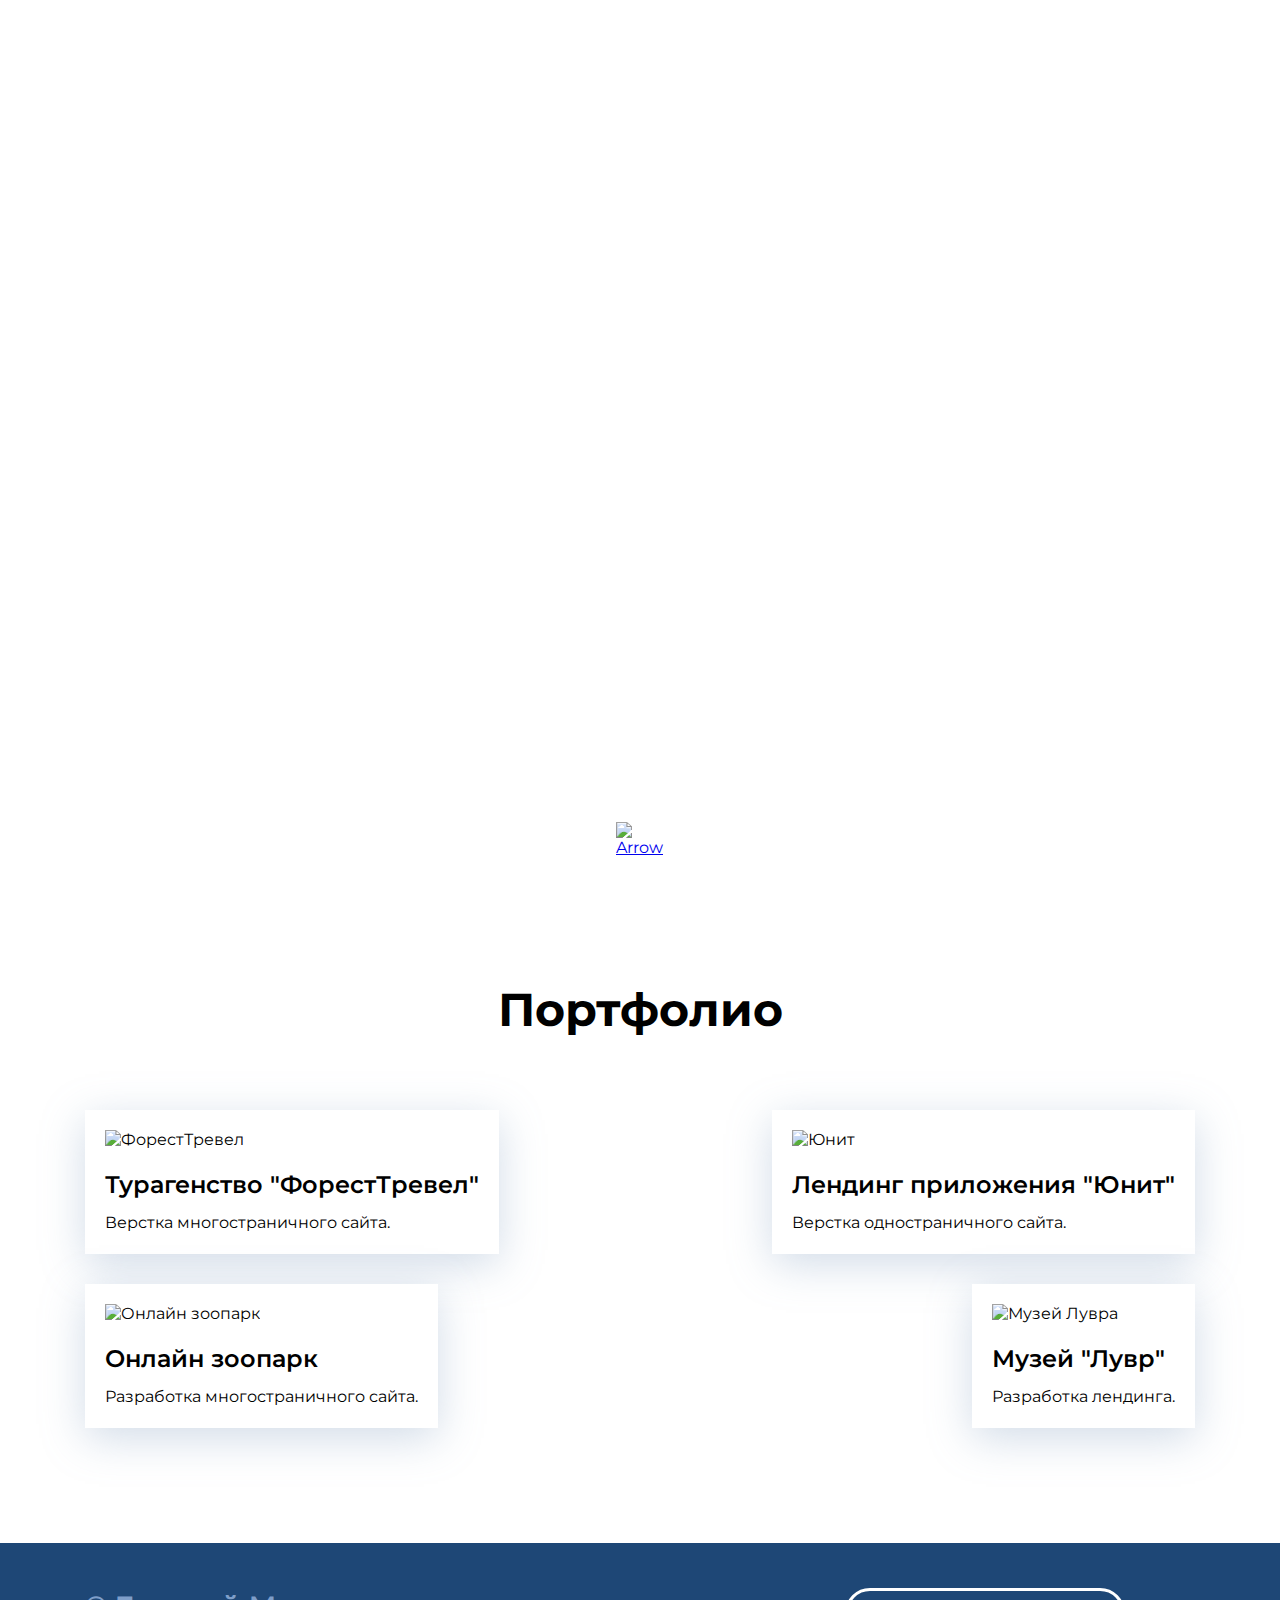
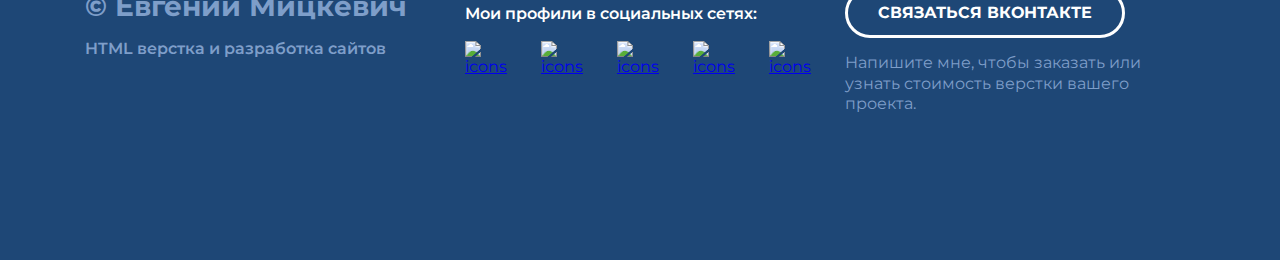
==== index.html @ 05ac1696 "feat: add basic page layout" ====
<!DOCTYPE html>
<html lang="ru">
  <head>
    <meta charset="UTF-8" />
    <meta name="viewport" content="width=device-width, initial-scale=1.0" />
    <title>Сайт Портфолио</title>
    <link rel="icon" href="img/icons/resume.png" type="resume/png" />
    <link rel="stylesheet" href="./css/main.css" />
    <link rel="stylesheet" href="./css/media.css" />
    <link
      href="https://fonts.googleapis.com/css2?family=Montserrat:wght@400;600;700&display=swap"
      rel="stylesheet"
    />
  </head>

  <body>
    <header class="header" id="header">
      <h1 class="header-title">Евгений Мицкевич</h1>
      <p class="header-subtitle">фрилансер, веб-разработчик, создание сайтов</p>
      <a href="#portfolio" class="header-arrow">
        <img src="./img/header/chevron-down.svg" alt="Arrow" />
      </a>
    </header>

    <main>
      <section class="portfolio" id="portfolio">
        <div class="container">
          <h2 class="portfolio-header">Портфолио</h2>

          <!-- portfolio-cards-wrapper -->
          <div class="portfolio-cards-wrapper">
            <!-- Card 1 -->
            <div class="card">
              <a href="forest-travel.html" class="card-link">
                <img
                  class="card-img"
                  src="./img/portfolio/forest.jpg"
                  alt="ФорестТревел"
                />
                <h3 class="card-title">Турагенство "ФорестТревел"</h3>
                <p>Верстка многостраничного сайта.</p>
              </a>
            </div>
            <!-- // Card 1 -->

            <!-- Card 2 -->
            <div class="card">
              <a href="unit.html" class="card-link">
                <img
                  class="card-img"
                  src="./img/portfolio/unit.jpg"
                  alt="Юнит"
                />
                <h3 class="card-title">Лендинг приложения "Юнит"</h3>
                <p>Верстка одностраничного сайта.</p>
              </a>
            </div>
            <!-- // Card 2 -->

            <!-- Card 3 -->
            <div class="card">
              <a href="online-zoo.html" class="card-link">
                <img
                  class="card-img"
                  src="./img/portfolio/online-zoo.jpg"
                  alt="Онлайн зоопарк"
                />
                <h3 class="card-title">Онлайн зоопарк</h3>
                <p>Разработка многостраничного сайта.</p>
              </a>
            </div>
            <!-- // Card 3 -->

            <!-- Card 4 -->
            <div class="card">
              <a href="museum.html" class="card-link">
                <img
                  class="card-img"
                  src="./img/portfolio/museum.jpg"
                  alt="Музей Лувра"
                />
                <h3 class="card-title">Музей "Лувр"</h3>
                <p>Разработка лендинга.</p>
              </a>
            </div>
            <!-- // Card 4 -->
          </div>
          <!-- // portfolio-cards-wrapper -->
        </div>
      </section>
    </main>

    <footer class="footer">
      <div class="container">
        <div class="footer-row">
          <!-- footer-copyright -->
          <div class="footer-copyright footer-col">
            <div class="footer-copyright-name">© Евгений Мицкевич</div>
            <p>HTML верстка и разработка сайтов</p>
          </div>
          <!-- // footer-copyright -->

          <!-- footer-icons -->
          <div class="footer-icons footer-col">
            <p>Мои профили в социальных сетях:</p>
            <div class="footer-icons-row">
              <a href="https://www.instagram.com/?hl=ru" target="_blank">
                <img src="./img/icons/instagram.svg" alt="icons" />
              </a>
              <a href="https://www.facebook.com/" target="_blank">
                <img src="./img/icons/facebook.svg" alt="icons" />
              </a>
              <a href="https://vk.com/" target="_blank">
                <img src="./img/icons/vk.svg" alt="icons" />
              </a>
              <a href="https://www.linkedin.com/" target="_blank">
                <img src="./img/icons/linkedin.svg" alt="icons" />
              </a>
              <a href="https://github.com/evgeniy-web-dev" target="_blank">
                <img src="./img/icons/github.svg" alt="icons" />
              </a>
            </div>
          </div>
          <!-- // footer-icons -->

          <div class="footer-contacts footer-col">
            <a href="https://vk.com/" target="_blank" class="footer-button">
              Связаться Вконтакте
            </a>
            <p>
              Напишите мне, чтобы заказать или узнать стоимость верстки вашего
              проекта.
            </p>
          </div>
        </div>
      </div>
    </footer>

    <!-- Библиотеки и плагины -->
    <script src="./libs/jquery/jquery-3.5.1.min.js"></script>
    <script src="./libs/vide/jquery.vide.min.js"></script>

    <script src="./js/main.js"></script>
  </body>
</html>
---- css/main.css ----
* {
  box-sizing: border-box;
}

html {
  scroll-behavior: smooth;
}

body {
  margin: 0;
  font-family: "Montserrat", sans-serif;
  color: #000000;
}

img {
  max-width: 100%;
}

.container {
  max-width: 1140px;
  margin-left: auto;
  margin-right: auto;
  padding-left: 15px;
  padding-right: 15px;
}

.none {
  display: none !important;
}

/* Header */

.header {
  position: relative;
  /* Определяем модель flex-box для блока .header */
  display: flex;
  flex-direction: column; /* Выстраиваем flex-элементы в колонку, основная ось - Y */
  justify-content: center; /* Выравнивание по основной оси */
  align-items: center; /* Выравнивание по поперечной оси */

  width: 100%;
  height: 100vh;

  /* background-color: #556983; */
  /* background-image: url("./../img/header/header-bg.jpg"); */
  background-size: cover;
  background-position: center;
}

.header-title {
  margin: 0;
  margin-bottom: 25px;
  font-weight: 700;
  font-size: 56px;
  line-height: 130%;
  text-align: center;
  color: #ffffff;
}

.header-subtitle {
  margin: 0;
  font-weight: bold;
  font-size: 16px;
  line-height: 150%;
  text-align: center;
  letter-spacing: 0.2em;
  text-transform: uppercase;
  color: #ffffff;
}

.header-arrow {
  width: 48px;
  height: 48px;

  position: absolute;
  bottom: 30px;
  left: 50%;
  transform: translate(-50%, 0);
}

/* Portfolio */

.portfolio {
  padding-top: 80px;
  padding-bottom: 115px;
}

.portfolio-header {
  margin: 0;
  margin-bottom: 70px;
  font-weight: 700;
  font-size: 46px;
  line-height: 130%;
  text-align: center;
  color: #000000;
}

.portfolio-cards-wrapper {
  display: flex;
  flex-wrap: wrap;
  justify-content: space-between;
}

.card {
  margin-bottom: 30px;
  max-width: 540px;
  background-color: white;
  box-shadow: 0px 10px 40px rgba(126, 155, 189, 0.35);
  transition: transform 0.2s ease-in;
}

.card:hover {
  transform: translateY(-15px);
}

.card-link {
  display: block;
  padding: 20px;
  color: black;
  text-decoration: none;
  transition: color 0.2s ease-in;
}

.card-link:hover {
  color: rgb(39, 91, 236);
}

.card:last-child,
.card:nth-last-child(2) {
  margin-bottom: 0;
}

.card-img {
  margin-bottom: 20px;
}

.card-title {
  margin: 0;
  margin-bottom: 13px;
  font-weight: 600;
  font-size: 24px;
  line-height: 130%;
}

.card p {
  margin: 0;
  font-size: 16px;
  line-height: 130%;
}

/* Footer */

.footer {
  padding-top: 45px;
  padding-bottom: 130px;
  background: #1e4776;
  color: white;
}

.footer-row {
  display: flex;
  flex-direction: row;
  justify-content: space-between;
}

.footer-col {
  max-width: 350px;
  flex-grow: 1;
}

.footer-copyright {
  color: #7e9ec9;
  line-height: 1.3;
}

.footer-copyright-name {
  font-weight: 700;
  font-size: 28px;
  margin-bottom: 15px;
}

.footer-copyright p {
  margin: 0;
  margin-bottom: 15px;
  font-size: 16px;
  font-weight: 600;
}

.footer-icons p {
  font-weight: 600;
  font-size: 16px;
  line-height: 1.3;
}

.footer-icons-row {
  display: flex;
  align-items: center;
}

.footer-icons-row > * + * {
  /* > * - первый уровень вложенности (все ссылки); + * - сосед слева (все кроме inst) */
  margin-left: 30px;
}

.footer-button {
  display: inline-block;
  height: 50px;
  padding-left: 30px;
  padding-right: 30px;

  border: 3px solid #ffffff;
  border-radius: 50px;

  color: white;
  font-weight: 700;
  font-size: 16px;
  line-height: 44px;
  text-transform: uppercase;
  text-decoration: none;

  transition: all 0.2s ease-in;
}

.footer-button:hover {
  background-color: white;
  color: #1e4776;
}

.footer-contacts p {
  margin: 15px 0;
  font-size: 16px;
  line-height: 1.3;
  color: #7e9ec9;
}

/* Project */

.project {
  padding: 80px 0 120px 0;
  text-align: center;
}

.project-header {
  margin: 0;
  margin-bottom: 40px;
  font-weight: bold;
  font-size: 46px;
  line-height: 1.3;
}

.project-img {
  margin-bottom: 70px;
}

.project-description {
  margin: 0 auto 60px;
  max-width: 730px;
}

.project-description p {
  margin-top: 0;
  margin-bottom: 15px;
  font-size: 16px;
  line-height: 1.5;
  text-align: left;
}

.project-btn-back {
  display: inline-block;
  height: 60px;
  padding-left: 30px;
  padding-right: 30px;

  border: 3px solid #275bec;
  border-radius: 50px;

  color: #275bec;
  font-weight: 700;
  font-size: 16px;
  line-height: 54px;
  text-transform: uppercase;
  text-decoration: none;

  transition: all 0.2s ease-in;
}

.project-btn-back:hover {
  background-color: #275bec;
  color: white;
}
---- css/media.css ----
/* Медиа запрос: для экранов с шириной ДО 1140px */
@media (max-width: 1140px) {
  .card {
    width: calc(50% - 15px);
  }

  .footer {
    padding-top: 40px;
    padding-bottom: 60px;
  }

  .footer-row {
    flex-direction: column-reverse;
    align-items: center;
    text-align: center;
  }

  .footer-col {
    margin-bottom: 50px;
  }

  .footer-col:first-child {
    margin-bottom: 0;
  }
}

/* Медиа запрос: для экранов с шириной ДО 760px */
@media (max-width: 760px) {
  .header-title {
    font-size: 32px;
  }

  .header-subtitle {
    font-size: 14px;
  }

  .portfolio {
    padding-top: 40px;
    padding-bottom: 60px;
  }

  .portfolio-header {
    font-size: 32px;
    margin-bottom: 30px;
  }

  .portfolio-cards-wrapper {
    justify-content: center;
  }

  .card {
    max-width: 530px;
    width: 100%;
  }

  .card:nth-last-child(2) {
    margin-bottom: 30px;
  }

  .card-link {
    padding: 15px;
  }

  .card-img {
    margin-bottom: 10px;
  }

  .card-title {
    font-size: 18px;
    margin-bottom: 10px;
  }

  .card p {
    font-size: 14px;
  }

  .footer-copyright-name {
    font-size: 18px;
    margin-bottom: 5px;
  }

  .footer-copyright p {
    font-size: 14px;
  }

  .footer-icons p {
    font-size: 14px;
  }

  .footer-contacts p {
    font-size: 14px;
    margin: 0;
    margin-top: 15px;
  }

  /* Дополнительный фикс. которого не было в видео */
  .footer-button {
    padding-left: 15px;
    padding-right: 15px;
  }

  .project {
    padding: 40px 0 60px;
  }

  .project-header {
    font-size: 28px;
    margin-bottom: 30px;
  }

  .project-img {
    margin-bottom: 20px;
  }

  .project-description {
    margin-bottom: 50px;
  }

  .project-btn-back {
    padding: 0 10px;
    width: 100%;
    max-width: 320px;
  }
}
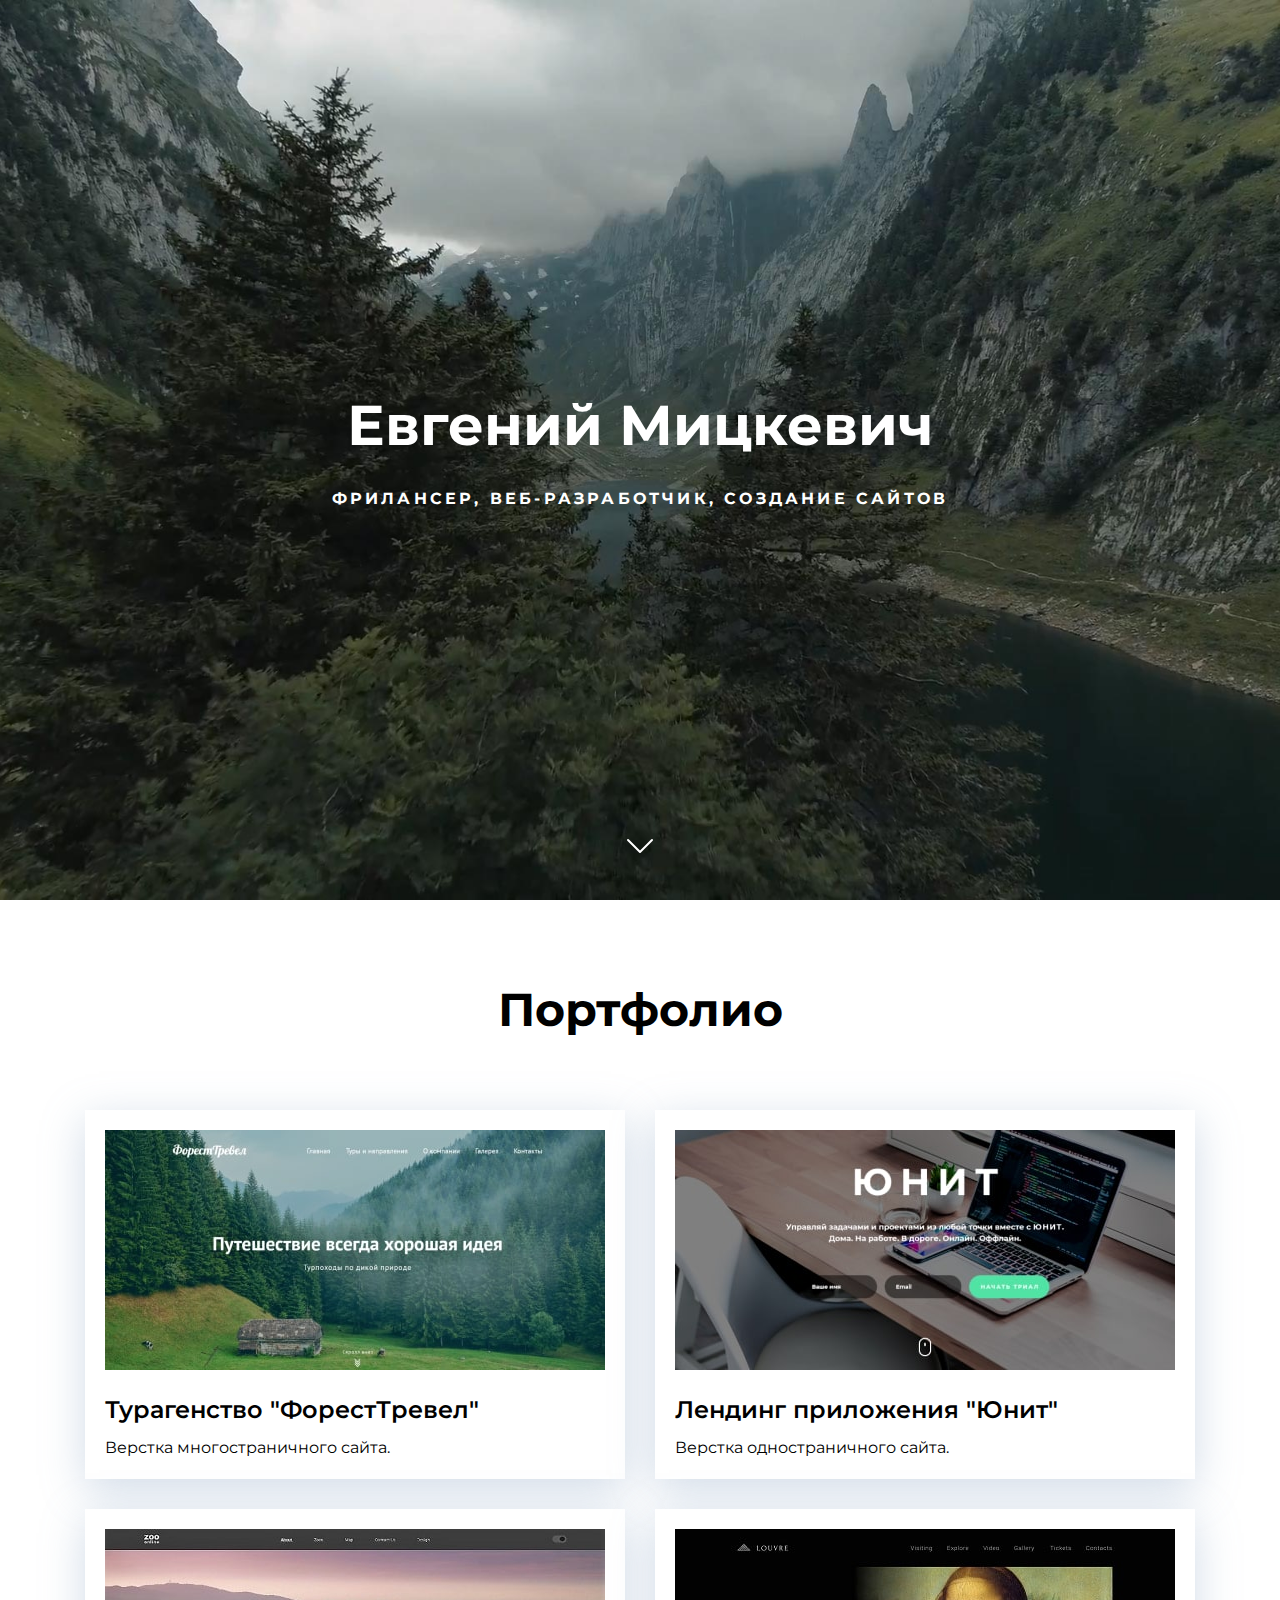
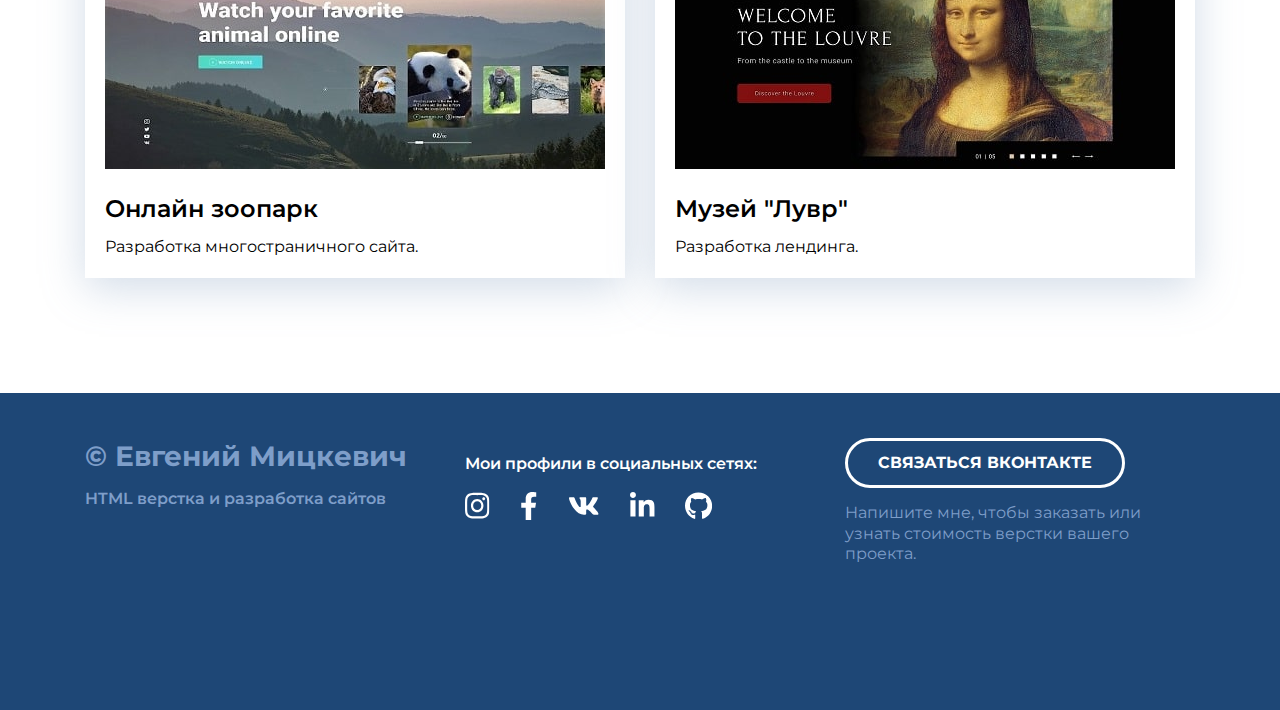
==== commit bfbe85ad: "fix: fix: linkedin link" ====
--- a/index.html
+++ b/index.html
@@ -113,7 +113,10 @@
               <a href="https://vk.com/" target="_blank">
                 <img src="./img/icons/vk.svg" alt="icons" />
               </a>
-              <a href="https://www.linkedin.com/" target="_blank">
+              <a
+                href="https://www.linkedin.com/in/evgeniy-mitskevich-98891b202/"
+                target="_blank"
+              >
                 <img src="./img/icons/linkedin.svg" alt="icons" />
               </a>
               <a href="https://github.com/evgeniy-web-dev" target="_blank">
